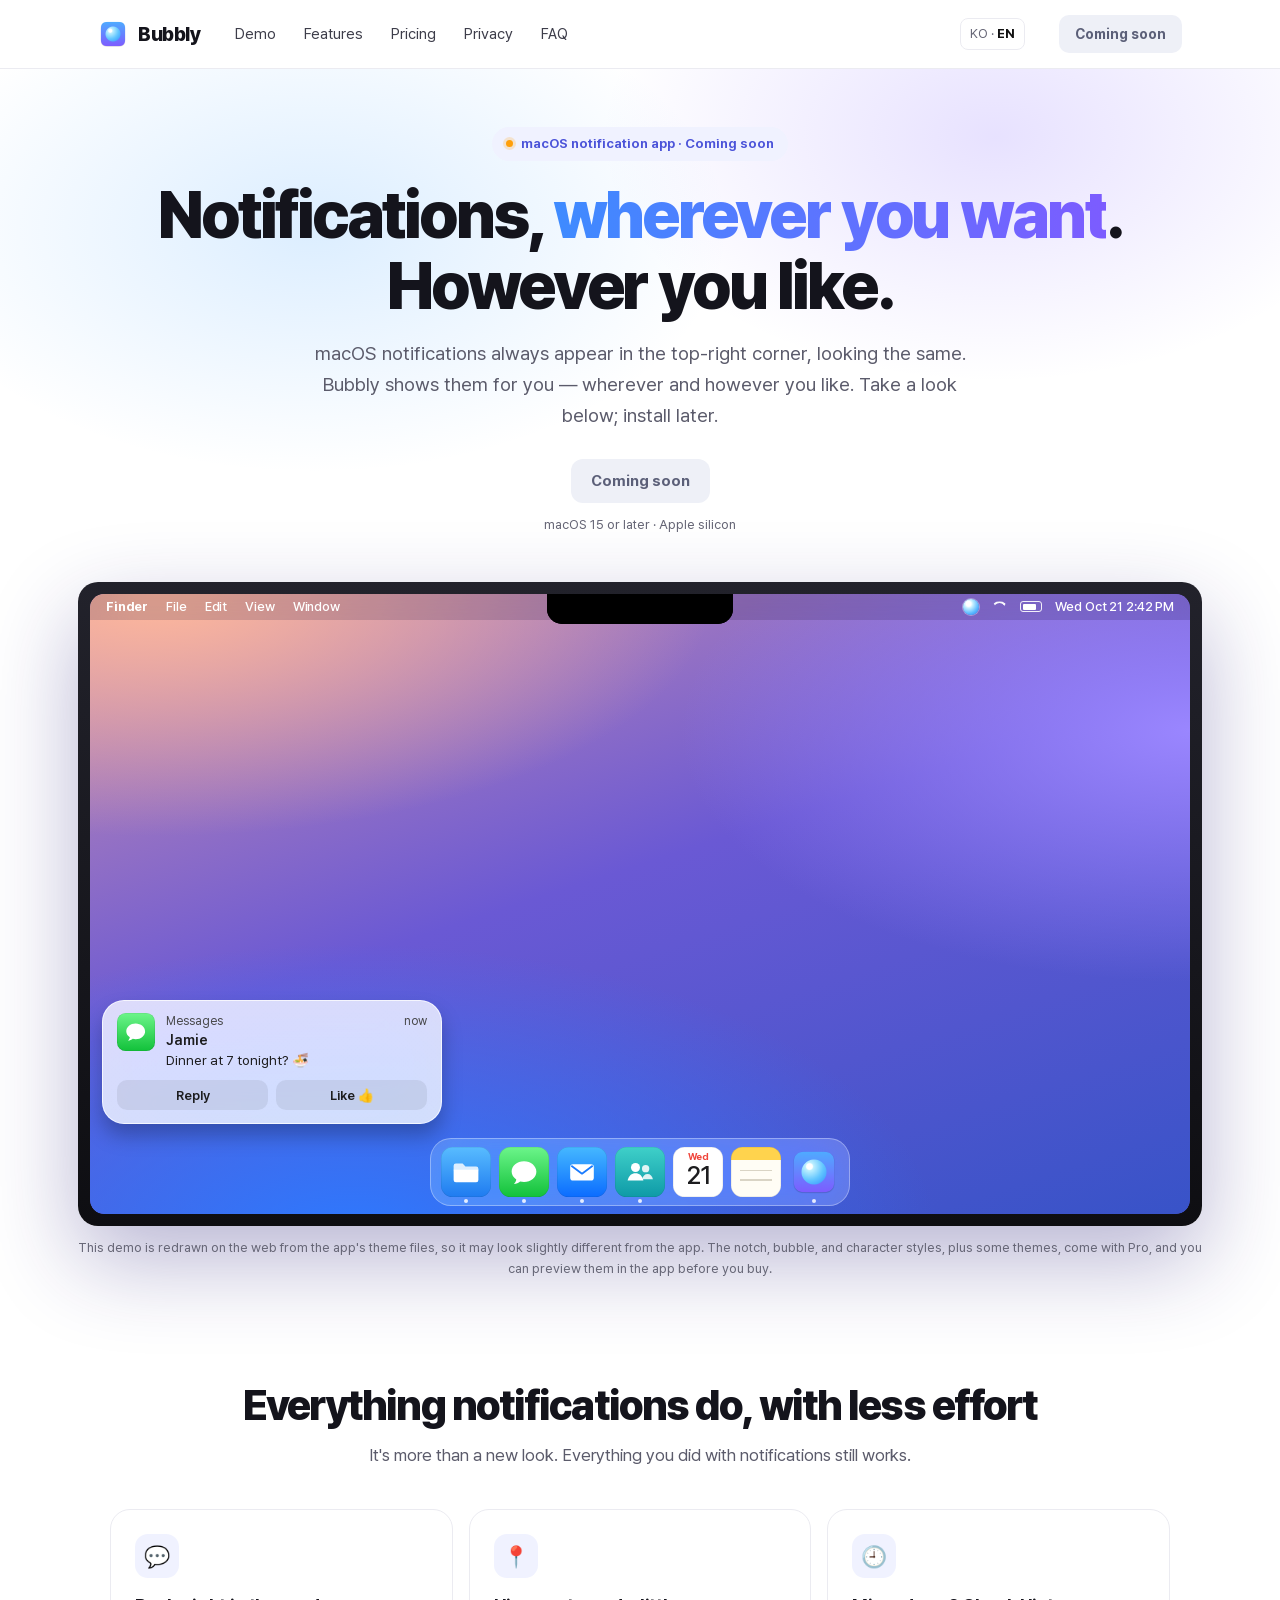
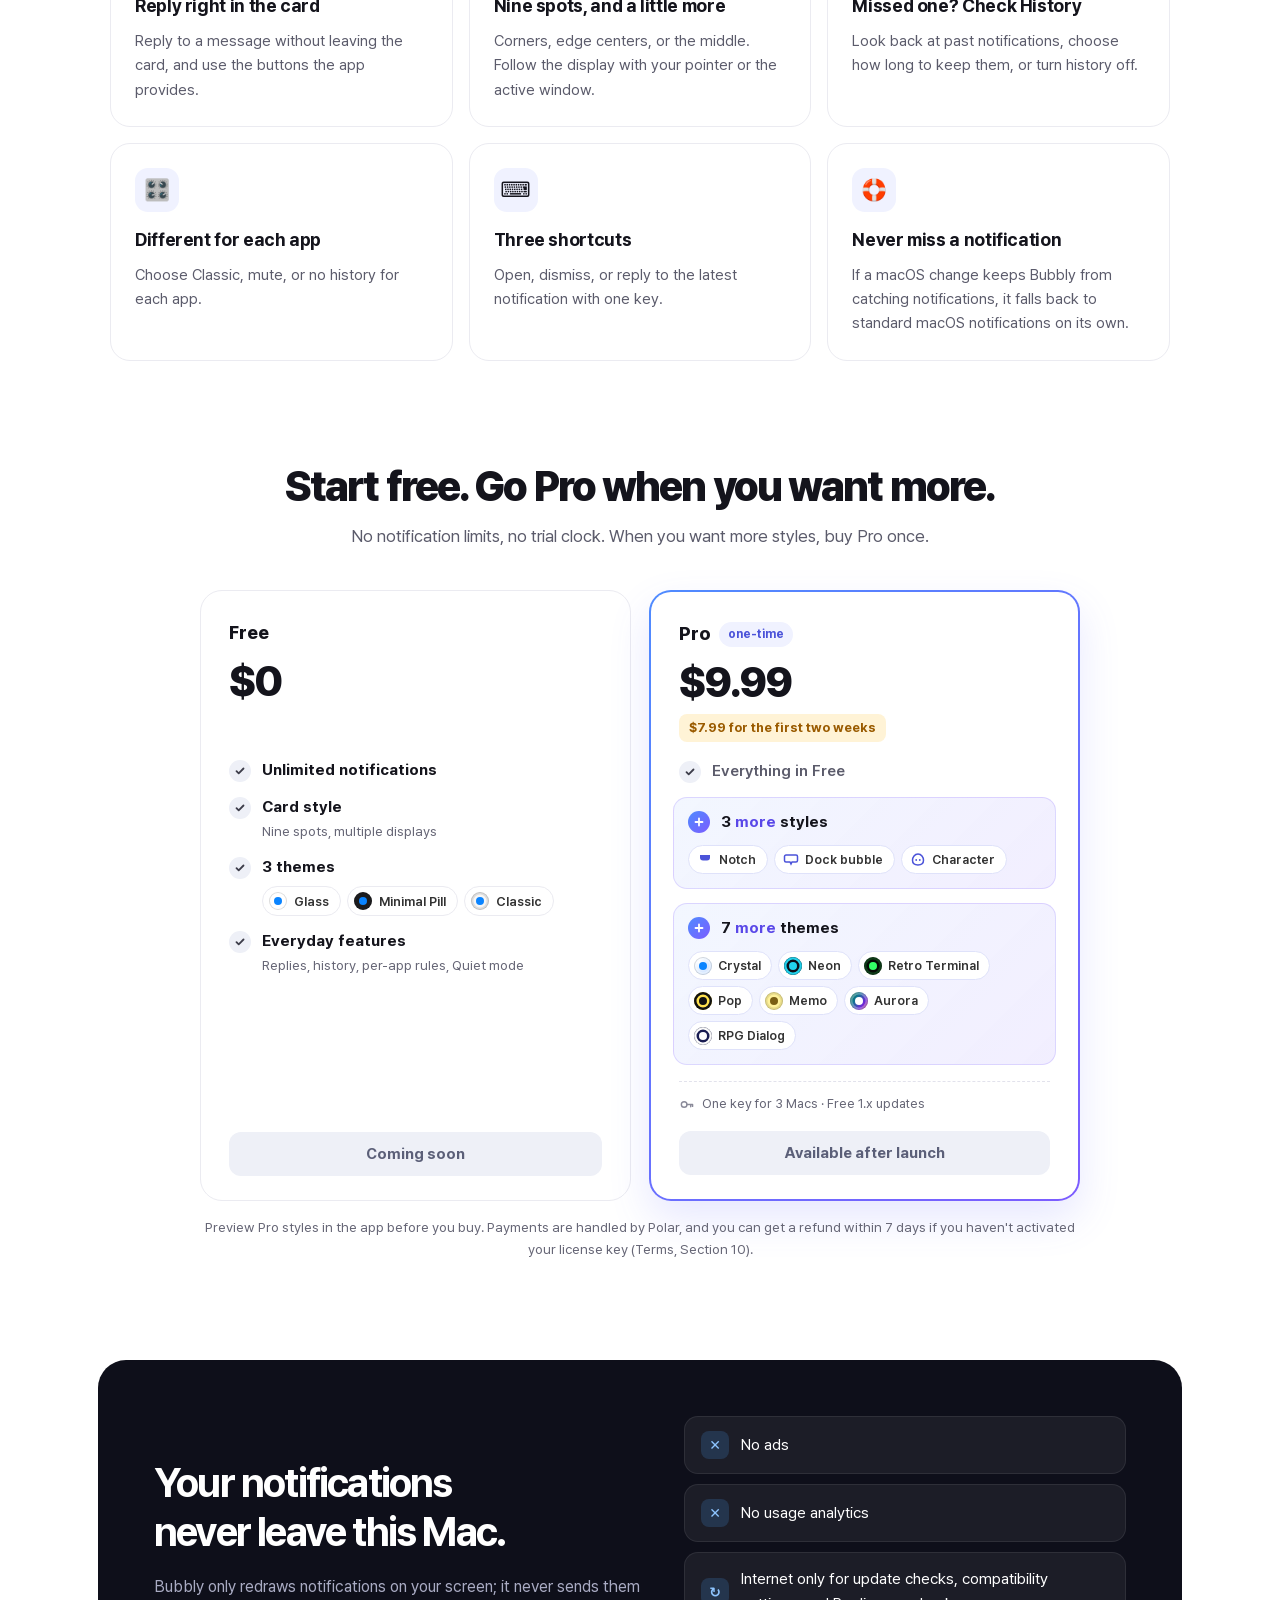
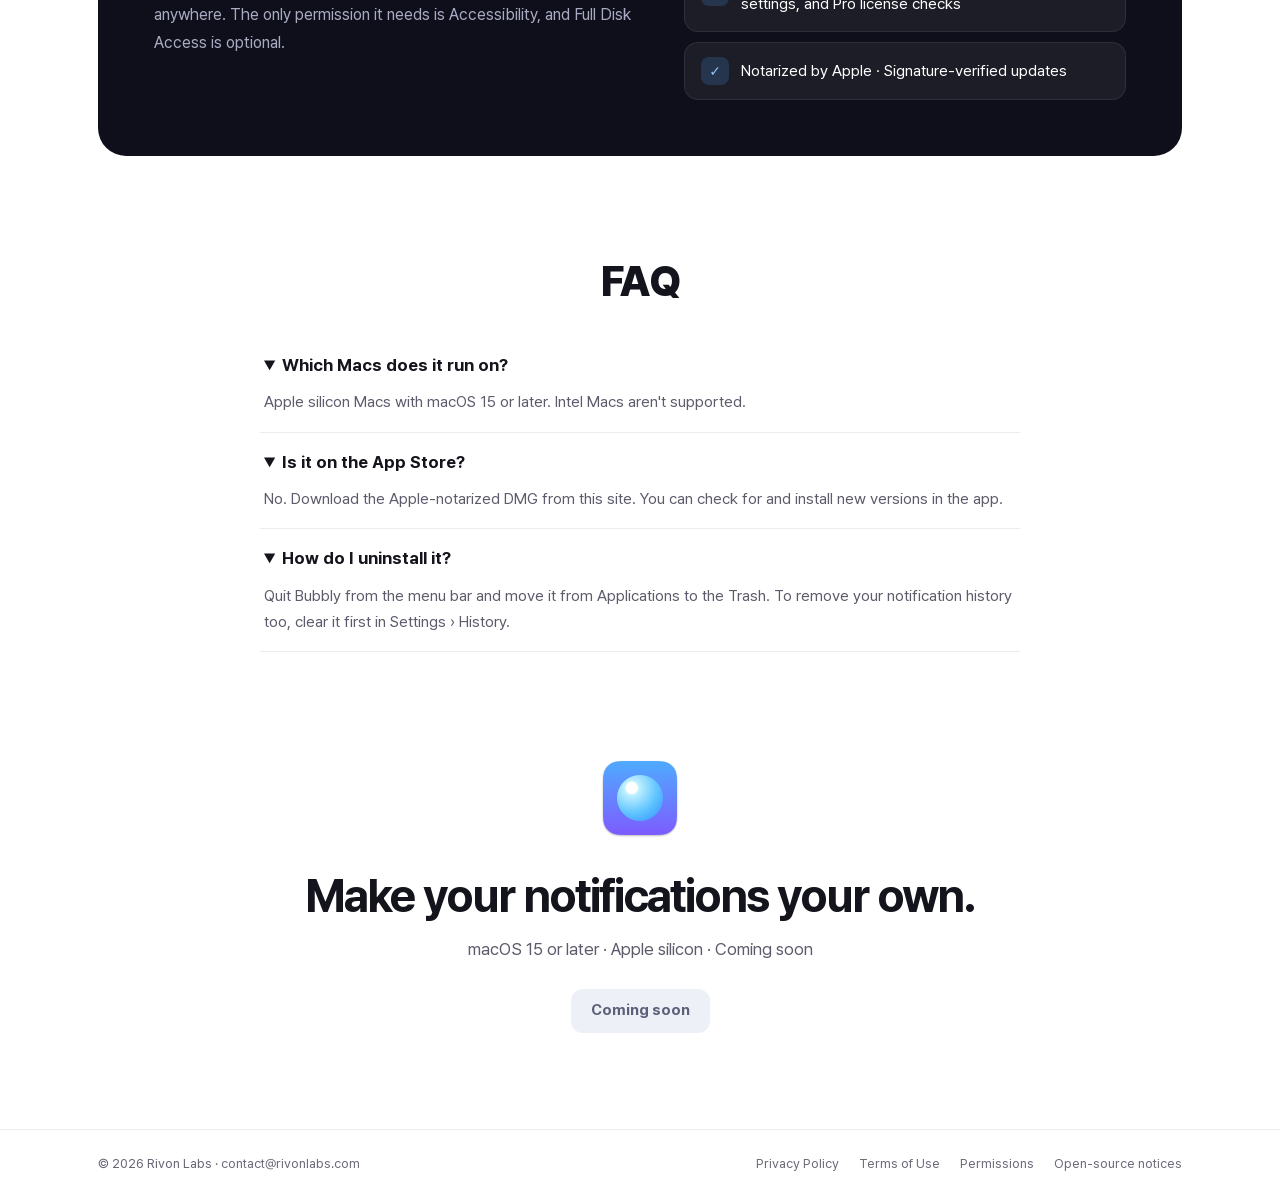
==== index.html @ dc8e9d16 "Deploy site: 279c00f" ====
<!doctype html><html lang=ko><head><meta charset=utf-8><meta name=viewport content="width=device-width,initial-scale=1"><title>Bubbly</title><meta name=description content="늘 오른쪽 위에 같은 모양으로만 뜨던 macOS 알림을 Bubbly가 대신 띄워 줘요. 아래 화면에서 먼저 구경해 보세요. 설치는 그다음에 해도 돼요."><link rel=canonical href=https://bubbly.rivonlabs.com/><link rel=alternate hreflang=ko href=https://bubbly.rivonlabs.com/ko/><link rel=alternate hreflang=en href=https://bubbly.rivonlabs.com/en/><link rel=alternate hreflang=x-default href=https://bubbly.rivonlabs.com/><meta property="og:type" content="website"><meta property="og:site_name" content="Bubbly"><meta property="og:title" content="Bubbly"><meta property="og:description" content="늘 오른쪽 위에 같은 모양으로만 뜨던 macOS 알림을 Bubbly가 대신 띄워 줘요. 아래 화면에서 먼저 구경해 보세요. 설치는 그다음에 해도 돼요."><meta property="og:url" content="https://bubbly.rivonlabs.com/"><meta property="og:image" content="https://bubbly.rivonlabs.com/og/og-ko.png"><meta property="og:image:type" content="image/png"><meta property="og:image:width" content="1200"><meta property="og:image:height" content="630"><meta property="og:image:alt" content="알림을, 원하는 곳에. 원하는 모양으로. — Bubbly, macOS 알림 앱"><meta name=twitter:card content="summary_large_image"><meta name=twitter:title content="Bubbly"><meta name=twitter:description content="늘 오른쪽 위에 같은 모양으로만 뜨던 macOS 알림을 Bubbly가 대신 띄워 줘요. 아래 화면에서 먼저 구경해 보세요. 설치는 그다음에 해도 돼요."><meta name=twitter:image content="https://bubbly.rivonlabs.com/og/og-ko.png"><meta name=twitter:image:alt content="알림을, 원하는 곳에. 원하는 모양으로. — Bubbly, macOS 알림 앱"><link rel=icon type=image/png sizes=32x32 href=/appicon/icon_512x512@2x_hu_91fd1f2b5e61d1b0.png><link rel=apple-touch-icon sizes=180x180 href=/appicon/icon_512x512@2x_hu_1df1057c3ea352f9.png><link rel=stylesheet href=/fonts/pretendard/pretendardvariable-dynamic-subset.css><link rel=stylesheet href=/css/site.min.2f4db68c7327232095549c3dcab03f480a9f8d5473f28d6d19645df9c28e996c.css><script src=/js/site.min.866a02a03ba2d2b5994fe395c3e2aa21d0e295c9466c5890f970a50ed70f2d80.js defer></script></head><body class=root><main class=root-in><img class=root-mark src=/appicon/icon_512x512@2x_hu_798bd003a87e9cc6.png width=60 height=60 alt><h1>Bubbly</h1><p><span lang=ko>언어를 고르세요</span> · <span lang=en>Choose your language</span></p><p class=root-links><a class="btn btn-ghost" href=/ko/ lang=ko hreflang=ko data-lang=ko>한국어</a>
<a class="btn btn-ghost" href=/en/ lang=en hreflang=en data-lang=en>English</a></p></main><script>(function(){var e,t,s,o="bubbly.lang";function n(e,t){if(t==="ko"||t==="en")return t;for(var s,n=0;n<e.length;n++){if(s=String(e[n]||"").toLowerCase(),s.indexOf("ko")===0)return"ko";if(s.indexOf("en")===0)return"en"}return"en"}function i(){var e,s,i,t=[[["ja"],null,"en"],[["ko-KR"],null,"ko"],[["en-US","ko"],null,"en"],[["ja"],"ko","ko"],[["ko"],"fr","ko"]],o="LANGTEST OK";try{for(e=0;e<t.length;e++)if(i=n(t[e][0],t[e][1]),i!==t[e][2]){o="LANGTEST FAIL "+(e+1)+" (want "+t[e][2]+", got "+i+")";break}}catch(e){o="LANGTEST FAIL error "+e}s=document.createElement("pre"),s.id="langtest-result",s.textContent=o,document.body.appendChild(s)}if(location.hash==="#langtest"){i();return}e=null;try{e=window.localStorage.getItem(o)}catch{}s=navigator.languages&&navigator.languages.length?navigator.languages:[navigator.language||""],t=document.querySelector('a[data-lang="'+n(s,e)+'"]'),t&&location.replace(t.href)})()</script></body></html>
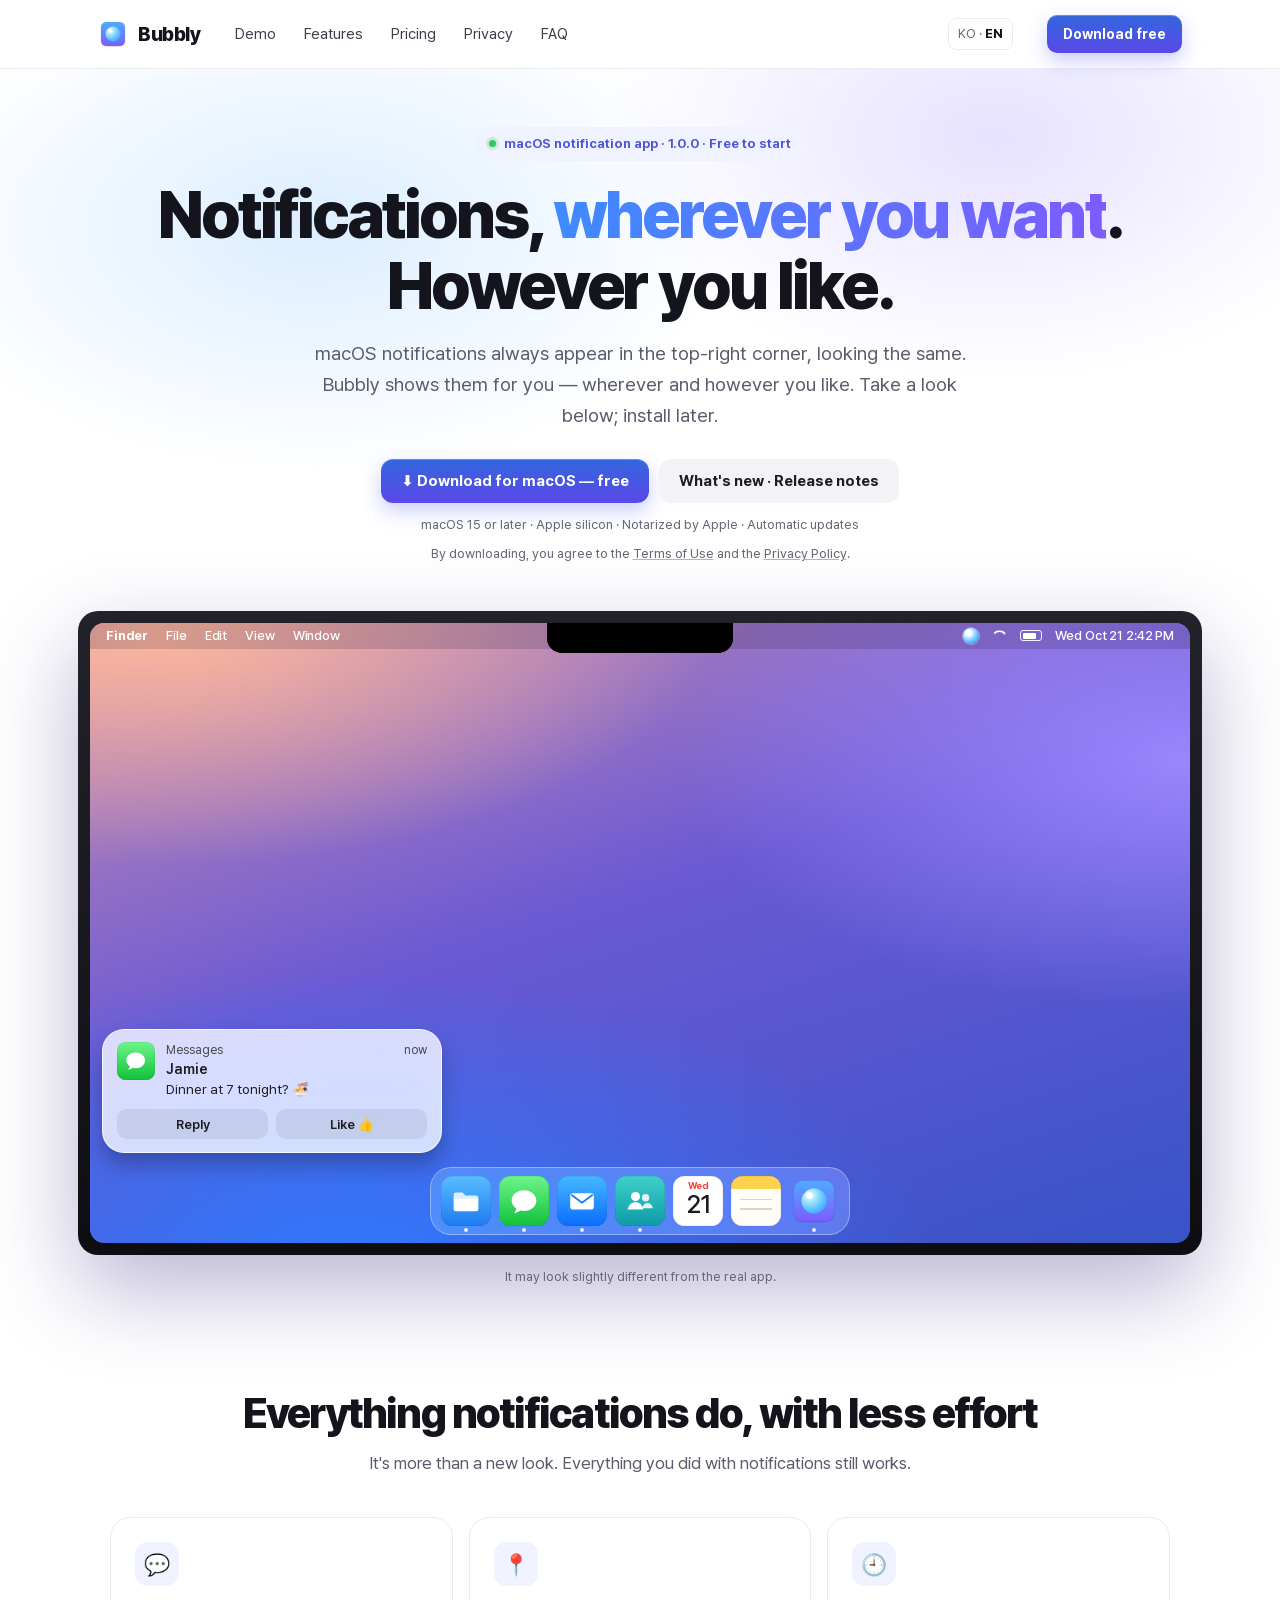
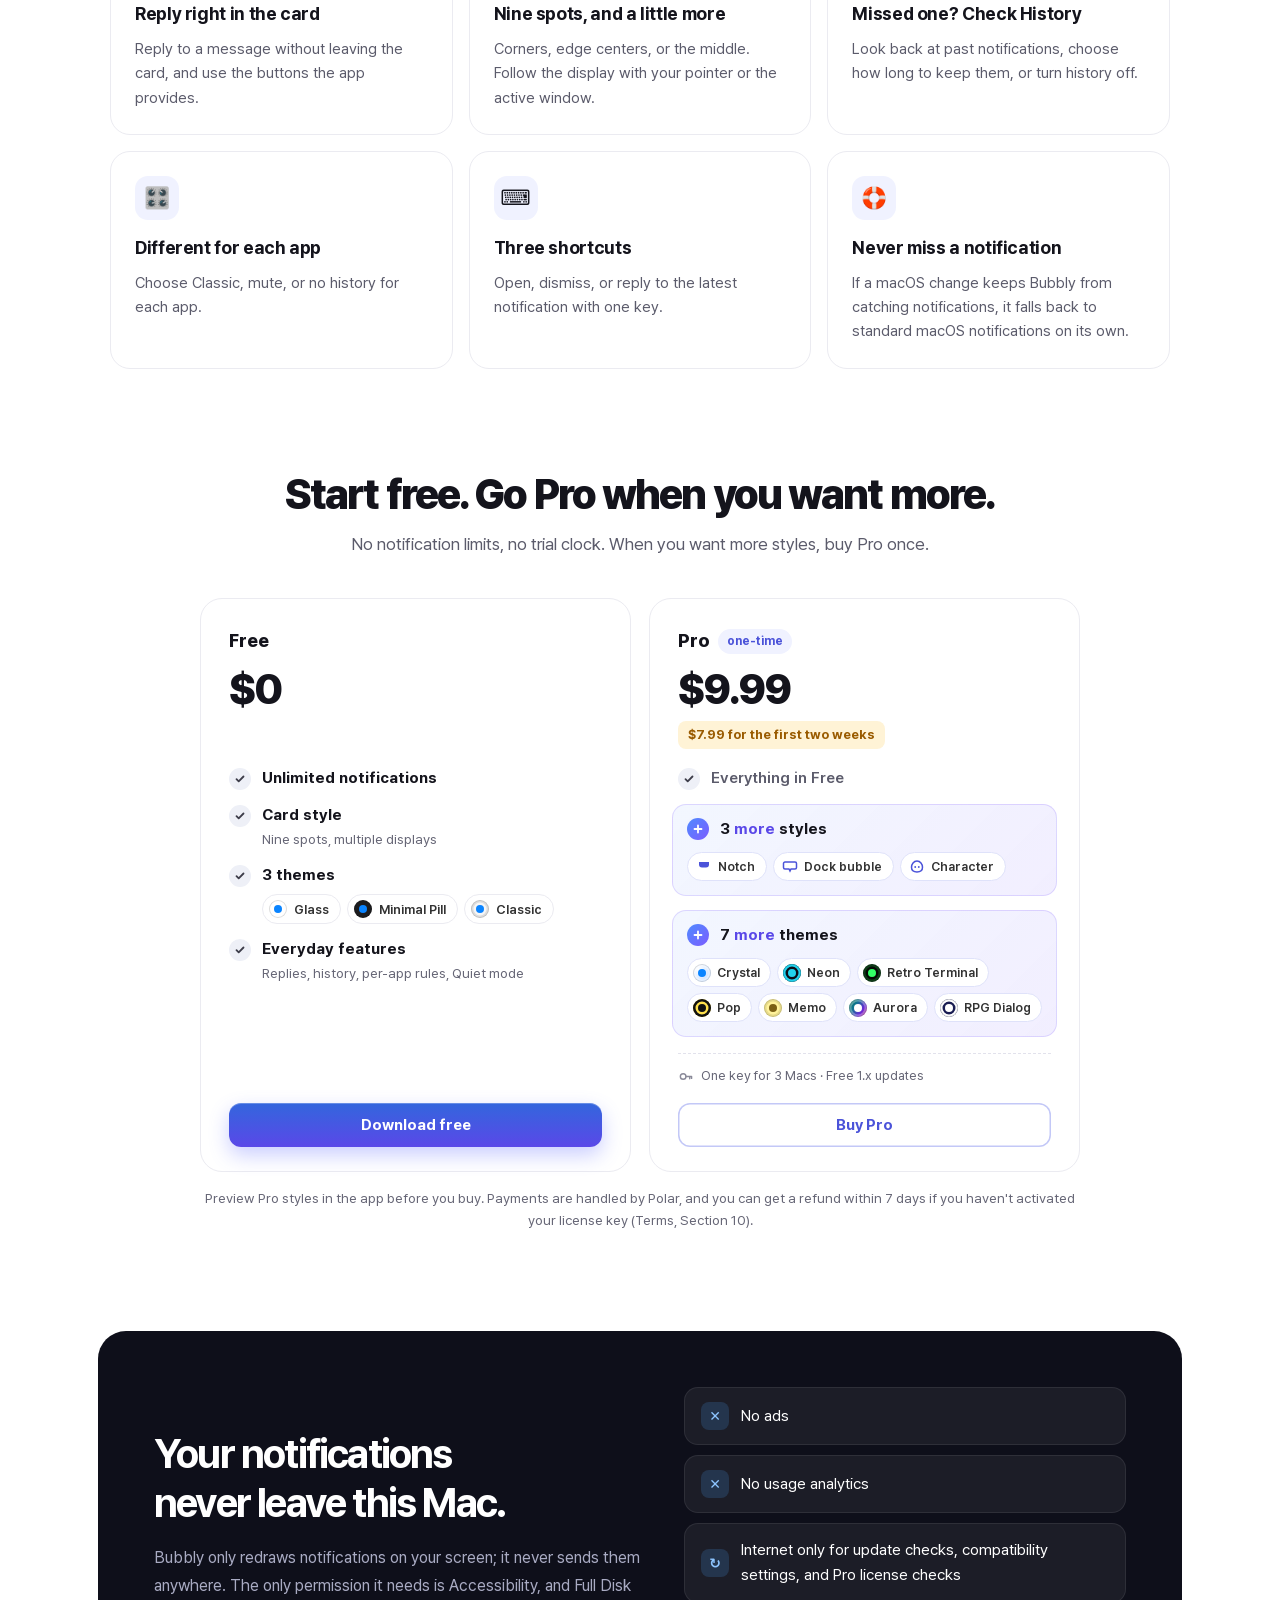
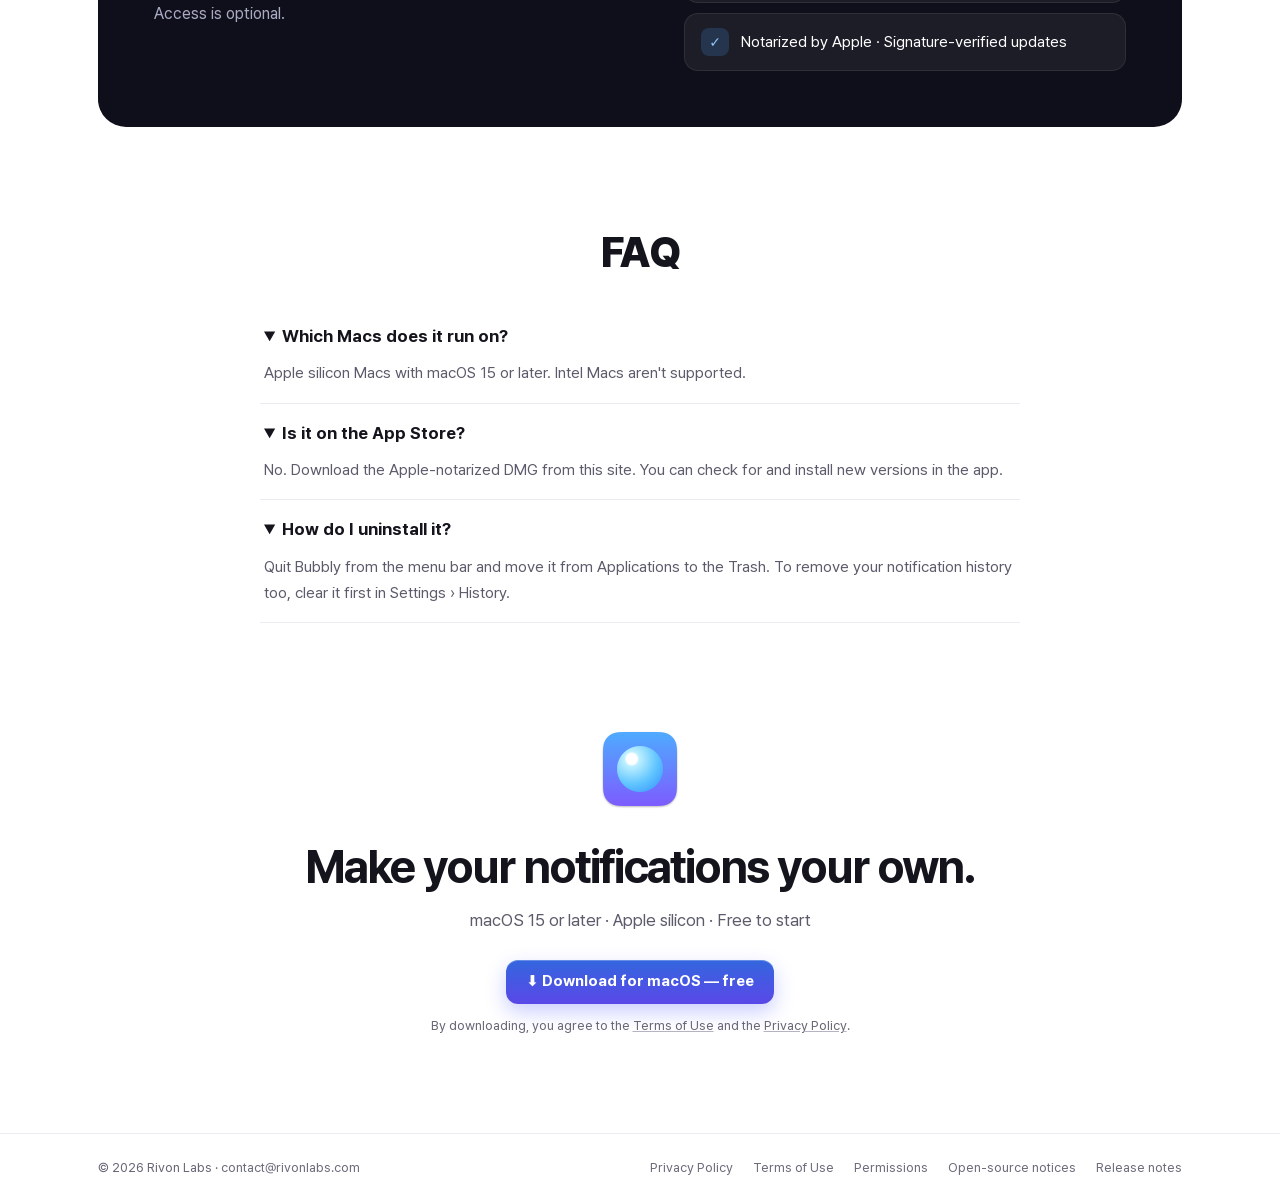
==== commit 13de9fe6: "Deploy site: bb6c332" ====
--- a/index.html
+++ b/index.html
@@ -1,2 +1,2 @@
-<!doctype html><html lang=ko><head><meta charset=utf-8><meta name=viewport content="width=device-width,initial-scale=1"><title>Bubbly</title><meta name=description content="늘 오른쪽 위에 같은 모양으로만 뜨던 macOS 알림을 Bubbly가 대신 띄워 줘요. 아래 화면에서 먼저 구경해 보세요. 설치는 그다음에 해도 돼요."><link rel=canonical href=https://bubbly.rivonlabs.com/><link rel=alternate hreflang=ko href=https://bubbly.rivonlabs.com/ko/><link rel=alternate hreflang=en href=https://bubbly.rivonlabs.com/en/><link rel=alternate hreflang=x-default href=https://bubbly.rivonlabs.com/><meta property="og:type" content="website"><meta property="og:site_name" content="Bubbly"><meta property="og:title" content="Bubbly"><meta property="og:description" content="늘 오른쪽 위에 같은 모양으로만 뜨던 macOS 알림을 Bubbly가 대신 띄워 줘요. 아래 화면에서 먼저 구경해 보세요. 설치는 그다음에 해도 돼요."><meta property="og:url" content="https://bubbly.rivonlabs.com/"><meta property="og:image" content="https://bubbly.rivonlabs.com/og/og-ko.png"><meta property="og:image:type" content="image/png"><meta property="og:image:width" content="1200"><meta property="og:image:height" content="630"><meta property="og:image:alt" content="알림을, 원하는 곳에. 원하는 모양으로. — Bubbly, macOS 알림 앱"><meta name=twitter:card content="summary_large_image"><meta name=twitter:title content="Bubbly"><meta name=twitter:description content="늘 오른쪽 위에 같은 모양으로만 뜨던 macOS 알림을 Bubbly가 대신 띄워 줘요. 아래 화면에서 먼저 구경해 보세요. 설치는 그다음에 해도 돼요."><meta name=twitter:image content="https://bubbly.rivonlabs.com/og/og-ko.png"><meta name=twitter:image:alt content="알림을, 원하는 곳에. 원하는 모양으로. — Bubbly, macOS 알림 앱"><link rel=icon type=image/png sizes=32x32 href=/appicon/icon_512x512@2x_hu_91fd1f2b5e61d1b0.png><link rel=apple-touch-icon sizes=180x180 href=/appicon/icon_512x512@2x_hu_1df1057c3ea352f9.png><link rel=stylesheet href=/fonts/pretendard/pretendardvariable-dynamic-subset.css><link rel=stylesheet href=/css/site.min.2f4db68c7327232095549c3dcab03f480a9f8d5473f28d6d19645df9c28e996c.css><script src=/js/site.min.866a02a03ba2d2b5994fe395c3e2aa21d0e295c9466c5890f970a50ed70f2d80.js defer></script></head><body class=root><main class=root-in><img class=root-mark src=/appicon/icon_512x512@2x_hu_798bd003a87e9cc6.png width=60 height=60 alt><h1>Bubbly</h1><p><span lang=ko>언어를 고르세요</span> · <span lang=en>Choose your language</span></p><p class=root-links><a class="btn btn-ghost" href=/ko/ lang=ko hreflang=ko data-lang=ko>한국어</a>
+<!doctype html><html lang=ko><head><meta charset=utf-8><meta name=viewport content="width=device-width,initial-scale=1"><title>Bubbly</title><meta name=description content="늘 오른쪽 위에 같은 모양으로만 뜨던 macOS 알림을 Bubbly가 대신 띄워 줘요. 아래 화면에서 먼저 구경해 보세요. 설치는 그다음에 해도 돼요."><link rel=canonical href=https://bubbly.rivonlabs.com/><link rel=alternate hreflang=ko href=https://bubbly.rivonlabs.com/ko/><link rel=alternate hreflang=en href=https://bubbly.rivonlabs.com/en/><link rel=alternate hreflang=x-default href=https://bubbly.rivonlabs.com/><meta property="og:type" content="website"><meta property="og:site_name" content="Bubbly"><meta property="og:title" content="Bubbly"><meta property="og:description" content="늘 오른쪽 위에 같은 모양으로만 뜨던 macOS 알림을 Bubbly가 대신 띄워 줘요. 아래 화면에서 먼저 구경해 보세요. 설치는 그다음에 해도 돼요."><meta property="og:url" content="https://bubbly.rivonlabs.com/"><meta property="og:image" content="https://bubbly.rivonlabs.com/og/og-ko.png"><meta property="og:image:type" content="image/png"><meta property="og:image:width" content="1200"><meta property="og:image:height" content="630"><meta property="og:image:alt" content="알림을, 원하는 곳에. 원하는 모양으로. — Bubbly, macOS 알림 앱"><meta name=twitter:card content="summary_large_image"><meta name=twitter:title content="Bubbly"><meta name=twitter:description content="늘 오른쪽 위에 같은 모양으로만 뜨던 macOS 알림을 Bubbly가 대신 띄워 줘요. 아래 화면에서 먼저 구경해 보세요. 설치는 그다음에 해도 돼요."><meta name=twitter:image content="https://bubbly.rivonlabs.com/og/og-ko.png"><meta name=twitter:image:alt content="알림을, 원하는 곳에. 원하는 모양으로. — Bubbly, macOS 알림 앱"><link rel=icon type=image/png sizes=32x32 href=/appicon/icon_512x512@2x_hu_91fd1f2b5e61d1b0.png><link rel=apple-touch-icon sizes=180x180 href=/appicon/icon_512x512@2x_hu_1df1057c3ea352f9.png><link rel=stylesheet href=/fonts/pretendard/pretendardvariable-dynamic-subset.css><link rel=stylesheet href=/css/site.min.9dec75f15ca5b13d2c6d002a85505eb5145482e2b2a4b330efa831437ac83fa6.css><script src=/js/site.min.866a02a03ba2d2b5994fe395c3e2aa21d0e295c9466c5890f970a50ed70f2d80.js defer></script></head><body class=root><main class=root-in><img class=root-mark src=/appicon/icon_512x512@2x_hu_798bd003a87e9cc6.png width=60 height=60 alt><h1>Bubbly</h1><p><span lang=ko>언어를 고르세요</span> · <span lang=en>Choose your language</span></p><p class=root-links><a class="btn btn-ghost" href=/ko/ lang=ko hreflang=ko data-lang=ko>한국어</a>
 <a class="btn btn-ghost" href=/en/ lang=en hreflang=en data-lang=en>English</a></p></main><script>(function(){var e,t,s,o="bubbly.lang";function n(e,t){if(t==="ko"||t==="en")return t;for(var s,n=0;n<e.length;n++){if(s=String(e[n]||"").toLowerCase(),s.indexOf("ko")===0)return"ko";if(s.indexOf("en")===0)return"en"}return"en"}function i(){var e,s,i,t=[[["ja"],null,"en"],[["ko-KR"],null,"ko"],[["en-US","ko"],null,"en"],[["ja"],"ko","ko"],[["ko"],"fr","ko"]],o="LANGTEST OK";try{for(e=0;e<t.length;e++)if(i=n(t[e][0],t[e][1]),i!==t[e][2]){o="LANGTEST FAIL "+(e+1)+" (want "+t[e][2]+", got "+i+")";break}}catch(e){o="LANGTEST FAIL error "+e}s=document.createElement("pre"),s.id="langtest-result",s.textContent=o,document.body.appendChild(s)}if(location.hash==="#langtest"){i();return}e=null;try{e=window.localStorage.getItem(o)}catch{}s=navigator.languages&&navigator.languages.length?navigator.languages:[navigator.language||""],t=document.querySelector('a[data-lang="'+n(s,e)+'"]'),t&&location.replace(t.href)})()</script></body></html>
